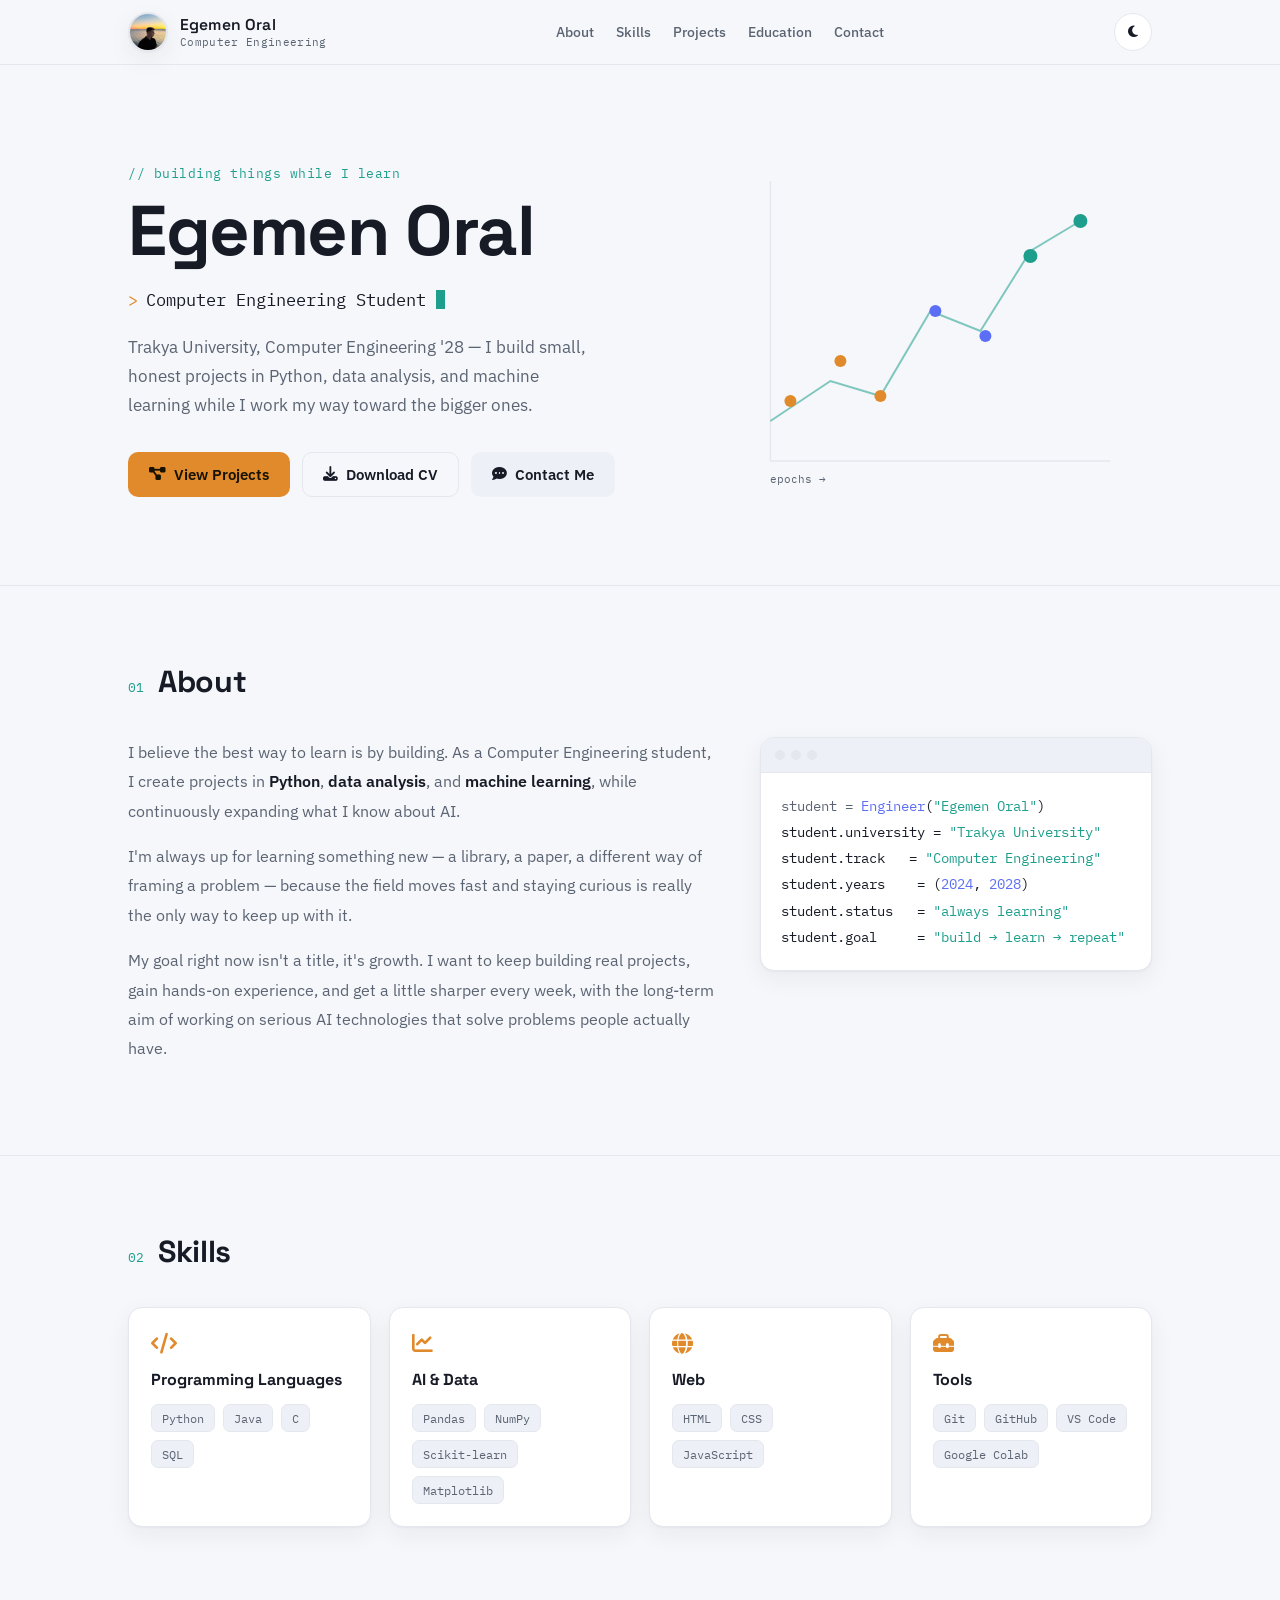
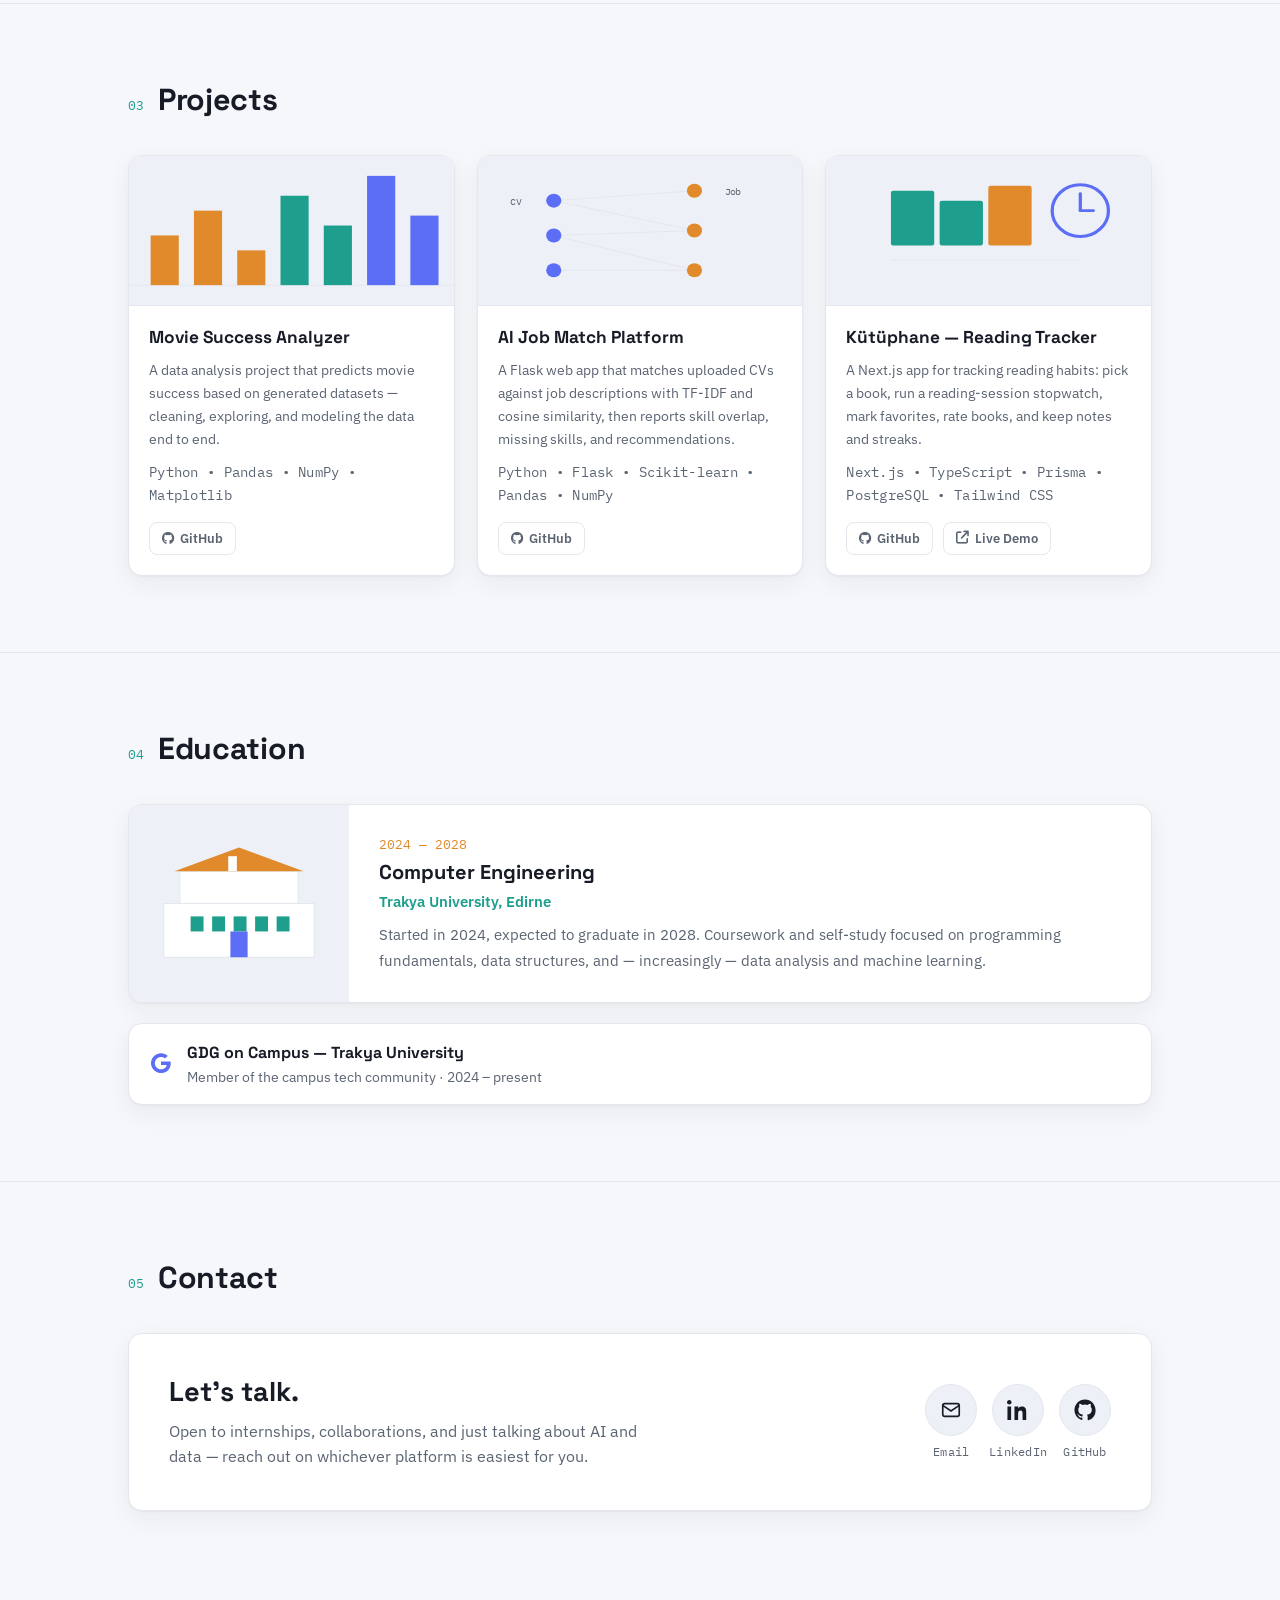
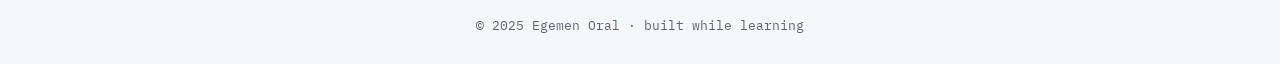
==== index.html @ 3c7ee792 "CV Update portfolio website" ====
<!DOCTYPE html>
<html lang="en">
<head>
<meta charset="UTF-8">
<meta name="viewport" content="width=device-width, initial-scale=1.0">
<title>Egemen Oral — Computer Engineering Student</title>
<link rel="preconnect" href="https://fonts.googleapis.com">
<link rel="preconnect" href="https://fonts.gstatic.com" crossorigin>
<link href="https://fonts.googleapis.com/css2?family=Space+Grotesk:wght@500;600;700&family=IBM+Plex+Sans:wght@400;500;600&family=IBM+Plex+Mono:wght@400;500&display=swap" rel="stylesheet">
<link rel="stylesheet" href="https://cdnjs.cloudflare.com/ajax/libs/font-awesome/6.5.1/css/all.min.css">
<style>
:root{
  --bg:#F6F7FB;
  --surface:#FFFFFF;
  --surface-2:#EEF0F7;
  --text:#171B26;
  --text-muted:#5B6472;
  --border:#E4E7EE;
  --accent:#E08A2B;
  --accent-2:#1E9E8C;
  --accent-3:#5B6EF5;
  --accent-contrast:#FFFFFF;
  --shadow: 0 1px 2px rgba(23,27,38,.04), 0 8px 24px rgba(23,27,38,.06);
  --radius: 14px;
}
html[data-theme="dark"]{
  --bg:#0B0F19;
  --surface:#121729;
  --surface-2:#171E33;
  --text:#EDEFF5;
  --text-muted:#9AA3B7;
  --border:#242C42;
  --accent:#F2B25C;
  --accent-2:#3FD1BC;
  --accent-3:#8B98FF;
  --accent-contrast:#0B0F19;
  --shadow: 0 1px 2px rgba(0,0,0,.3), 0 12px 32px rgba(0,0,0,.35);
}
*{box-sizing:border-box;}
html{scroll-behavior:smooth;}
body{
  margin:0;
  background:var(--bg);
  color:var(--text);
  font-family:'IBM Plex Sans', -apple-system, BlinkMacSystemFont, sans-serif;
  transition: background .35s ease, color .35s ease;
  -webkit-font-smoothing:antialiased;
}
.mono{font-family:'IBM Plex Mono', monospace;}
.display{font-family:'Space Grotesk', sans-serif;}
.wrap{max-width:1080px;margin:0 auto;padding:0 28px;}
a{color:inherit;}

/* ---------- NAV ---------- */
.nav{
  position:sticky; top:0; z-index:50;
  background:color-mix(in srgb, var(--bg) 86%, transparent);
  backdrop-filter: blur(10px);
  border-bottom:1px solid var(--border);
}
.nav-inner{
  max-width:1080px;margin:0 auto;padding:12px 28px;
  display:flex;align-items:center;justify-content:space-between;gap:16px;
}
.nav-id{display:flex;align-items:center;gap:12px;}
.avatar{
  width:40px;height:40px;border-radius:50%;
  overflow:hidden;flex:none;
  border:2px solid var(--border);
  box-shadow:var(--shadow);
}
.avatar img{width:100%;height:100%;object-fit:cover;display:block;}
.nav-name{font-family:'Space Grotesk',sans-serif;font-weight:600;font-size:.98rem;letter-spacing:.01em;}
.nav-name span{display:block;font-family:'IBM Plex Mono',monospace;font-weight:400;font-size:.68rem;color:var(--text-muted);letter-spacing:.03em;}
.nav-links{display:flex;align-items:center;gap:22px;}
.nav-links a{
  font-size:.86rem;text-decoration:none;color:var(--text-muted);
  font-weight:500; position:relative; padding:4px 0;
  transition:color .2s ease;
}
.nav-links a:hover{color:var(--text);}
.theme-toggle{
  width:38px;height:38px;border-radius:50%;
  border:1px solid var(--border);background:var(--surface);
  color:var(--text);display:flex;align-items:center;justify-content:center;
  cursor:pointer; transition:transform .25s ease, background .25s ease;
  flex:none;
}
.theme-toggle:hover{transform:rotate(18deg);}
.theme-toggle:focus-visible, a:focus-visible, button:focus-visible{
  outline:2px solid var(--accent-3); outline-offset:2px;
}
@media (max-width:760px){
  .nav-links{display:none;}
}

/* ---------- HERO ---------- */
.hero{
  position:relative; overflow:hidden;
  padding:96px 0 84px;
  border-bottom:1px solid var(--border);
}
.hero-grid{
  display:grid; grid-template-columns: 1.1fr .9fr; gap:40px; align-items:center;
}
.eyebrow{
  font-family:'IBM Plex Mono',monospace; font-size:.8rem; color:var(--accent-2);
  letter-spacing:.04em; margin:0 0 14px;
}
.hero h1{
  font-family:'Space Grotesk',sans-serif; font-weight:700;
  font-size:clamp(2.6rem, 6vw, 4.4rem); line-height:1.02; margin:0 0 18px;
  letter-spacing:-.02em;
}
.role-line{
  font-family:'IBM Plex Mono',monospace; font-size:1.05rem; color:var(--text);
  margin:0 0 20px; min-height:1.6em; display:flex; align-items:center; gap:8px;
}
.role-line .prompt{color:var(--accent);}
.role-line .cursor{
  display:inline-block; width:9px; height:1.1em; background:var(--accent-2);
  animation: blink 1s steps(1) infinite; margin-left:2px;
}
@keyframes blink{50%{opacity:0;}}
.hero p.lede{
  font-size:1.06rem; line-height:1.7; color:var(--text-muted); max-width:46ch; margin:0 0 32px;
}
.btn-row{display:flex; flex-wrap:wrap; gap:12px;}
.btn{
  font-family:'IBM Plex Sans',sans-serif; font-weight:600; font-size:.92rem;
  padding:12px 20px; border-radius:10px; text-decoration:none; cursor:pointer;
  border:1px solid transparent; display:inline-flex; align-items:center; gap:8px;
  transition: transform .18s ease, box-shadow .18s ease, background .2s ease, border-color .2s ease;
}
.btn:hover{transform:translateY(-2px);}
.btn-primary{background:var(--accent); color:#171200;}
html[data-theme="dark"] .btn-primary{color:#1a1200;}
.btn-primary:hover{box-shadow:0 10px 24px -8px color-mix(in srgb, var(--accent) 70%, transparent);}
.btn-outline{background:transparent; border-color:var(--border); color:var(--text);}
.btn-outline:hover{border-color:var(--accent-2); color:var(--accent-2);}
.btn-ghost{background:var(--surface-2); color:var(--text);}

.hero-viz{position:relative; height:340px;}
.hero-viz svg{width:100%;height:100%;}
.dot{animation: drift 6s ease-in-out infinite;}
@keyframes drift{
  0%,100%{ transform: translateY(0px); }
  50%{ transform: translateY(-9px); }
}

/* ---------- SECTIONS ---------- */
section{padding:76px 0;border-bottom:1px solid var(--border);}
.sec-head{display:flex; align-items:baseline; gap:14px; margin-bottom:36px;}
.sec-head .tag{font-family:'IBM Plex Mono',monospace; color:var(--accent-2); font-size:.82rem;}
.sec-head h2{font-family:'Space Grotesk',sans-serif; font-size:1.9rem; margin:0; letter-spacing:-.01em;}
.fade-in{opacity:0; transform:translateY(18px); transition: opacity .6s ease, transform .6s ease;}
.fade-in.visible{opacity:1; transform:none;}

/* ABOUT */
.about-grid{display:grid; grid-template-columns:1.2fr .8fr; gap:44px; align-items:start;}
.about-grid p{font-size:1.02rem; line-height:1.8; color:var(--text-muted); margin:0 0 16px;}
.about-grid p strong{color:var(--text); font-weight:600;}
.code-card{
  background:var(--surface); border:1px solid var(--border); border-radius:var(--radius);
  box-shadow:var(--shadow); overflow:hidden;
}
.code-card .bar{
  display:flex; gap:6px; padding:12px 14px; border-bottom:1px solid var(--border); background:var(--surface-2);
}
.code-card .bar span{width:10px;height:10px;border-radius:50%; background:var(--border);}
.code-card pre{
  margin:0; padding:20px; font-family:'IBM Plex Mono',monospace; font-size:.86rem; line-height:1.9;
  color:var(--text); overflow-x:auto;
}
.code-card .k{color:var(--accent-3);}
.code-card .s{color:var(--accent-2);}
.code-card .c{color:var(--text-muted);}

/* SKILLS */
.skills-grid{display:grid; grid-template-columns:repeat(4,1fr); gap:18px;}
.skill-card{
  background:var(--surface); border:1px solid var(--border); border-radius:var(--radius);
  padding:22px; box-shadow:var(--shadow); transition:transform .2s ease, border-color .2s ease;
}
.skill-card:hover{transform:translateY(-4px); border-color:var(--accent-2);}
.skill-card .ic{color:var(--accent); font-size:1.3rem; margin-bottom:12px;}
.skill-card h3{font-family:'Space Grotesk',sans-serif; font-size:1rem; margin:0 0 14px;}
.chip-list{list-style:none; margin:0; padding:0; display:flex; flex-wrap:wrap; gap:8px;}
.chip-list li{
  font-family:'IBM Plex Mono',monospace; font-size:.78rem; background:var(--surface-2);
  border:1px solid var(--border); padding:5px 10px; border-radius:7px; color:var(--text-muted);
}
@media (max-width:900px){.skills-grid{grid-template-columns:repeat(2,1fr);}}

/* PROJECTS */
.proj-grid{display:grid; grid-template-columns:repeat(3,1fr); gap:22px;}
.proj-card{
  background:var(--surface); border:1px solid var(--border); border-radius:var(--radius);
  overflow:hidden; box-shadow:var(--shadow); display:flex; flex-direction:column;
  transition:transform .22s ease;
}
.proj-card:hover{transform:translateY(-5px);}
.proj-visual{height:150px; background:var(--surface-2); border-bottom:1px solid var(--border);}
.proj-visual svg{width:100%;height:100%;}
.proj-body{padding:20px; display:flex; flex-direction:column; gap:10px; flex:1;}
.proj-body h3{font-family:'Space Grotesk',sans-serif; font-size:1.08rem; margin:0;}
.proj-body p{font-size:.9rem; color:var(--text-muted); line-height:1.6; margin:0; flex:1;}
.proj-tech{font-family:'IBM Plex Mono',monospace; font-size:.74rem; color:var(--accent-2); letter-spacing:.02em;}
.proj-links{display:flex; gap:10px; margin-top:6px;}
.proj-links a{
  font-size:.8rem; font-weight:600; display:inline-flex; align-items:center; gap:6px;
  text-decoration:none; color:var(--text-muted); border:1px solid var(--border);
  padding:7px 12px; border-radius:8px; transition:.2s ease;
}
.proj-links a:hover{color:var(--text); border-color:var(--accent-2);}
.proj-card.placeholder{border-style:dashed; justify-content:center; align-items:center; text-align:center;}
.proj-card.placeholder .proj-body{align-items:center; justify-content:center; color:var(--text-muted);}
.proj-card.placeholder i{font-size:1.4rem; color:var(--accent); margin-bottom:6px;}
@media (max-width:900px){.proj-grid{grid-template-columns:1fr;}}

/* EDUCATION */
.edu-card{
  background:var(--surface); border:1px solid var(--border); border-radius:var(--radius);
  box-shadow:var(--shadow); display:grid; grid-template-columns:220px 1fr; overflow:hidden;
}
.edu-visual{background:var(--surface-2); display:flex; align-items:center; justify-content:center; padding:24px;}
.edu-visual svg{width:100%; height:auto;}
.edu-text{padding:28px 30px;}
.edu-text .period{font-family:'IBM Plex Mono',monospace; color:var(--accent); font-size:.82rem;}
.edu-text h3{font-family:'Space Grotesk',sans-serif; margin:6px 0 4px; font-size:1.25rem;}
.edu-text p{color:var(--text-muted); margin:8px 0 0; line-height:1.7; font-size:.94rem;}
@media (max-width:700px){.edu-card{grid-template-columns:1fr;}}

/* GDG / involvement strip */
.involve{
  display:flex; align-items:center; gap:16px; background:var(--surface); border:1px solid var(--border);
  border-radius:var(--radius); padding:18px 22px; box-shadow:var(--shadow); margin-top:20px;
}
.involve .ic{color:var(--accent-3); font-size:1.3rem;}
.involve h4{margin:0 0 3px; font-family:'Space Grotesk',sans-serif; font-size:1rem;}
.involve span{color:var(--text-muted); font-size:.86rem;}

/* CONTACT */
.contact-wrap{
  display:grid; grid-template-columns:1fr auto; gap:30px; align-items:center;
  background:var(--surface); border:1px solid var(--border); border-radius:var(--radius);
  padding:40px; box-shadow:var(--shadow);
}
.contact-wrap h2{font-family:'Space Grotesk',sans-serif; font-size:1.7rem; margin:0 0 10px;}
.contact-wrap p{color:var(--text-muted); margin:0; max-width:48ch; line-height:1.6;}
.contact-btns{display:flex; gap:12px;}
.icon-btn{
  display:flex; flex-direction:column; align-items:center; gap:8px;
  text-decoration:none; color:var(--text);
  transition: transform .2s ease, color .2s ease;
}
.icon-btn:hover{transform:translateY(-3px); color:var(--accent-2);}
.icon-btn:hover .icon-circle{border-color:var(--accent-2);}
.icon-circle{
  width:52px; height:52px; border-radius:50%; display:flex; align-items:center; justify-content:center;
  background:var(--surface-2); border:1px solid var(--border); flex:none;
  transition: border-color .2s ease;
}
.icon-circle svg{width:22px; height:22px;}
.icon-label{font-size:.72rem; color:var(--text-muted); letter-spacing:.02em;}
@media (max-width:700px){.contact-wrap{grid-template-columns:1fr;}}

footer{padding:30px 0; text-align:center;}
footer p{color:var(--text-muted); font-size:.82rem; font-family:'IBM Plex Mono',monospace; margin:0;}

@media (max-width:900px){
  .hero-grid{grid-template-columns:1fr;}
  .hero-viz{height:220px; order:-1;}
  .about-grid{grid-template-columns:1fr;}
}
</style>
</head>
<body>

<nav class="nav">
  <div class="nav-inner">
    <div class="nav-id">
      <div class="avatar"><img src="[data-uri]" alt="Egemen Oral"></div>
      <div class="nav-name">Egemen Oral<span>Computer Engineering</span></div>
    </div>
    <div class="nav-links">
      <a href="#about">About</a>
      <a href="#skills">Skills</a>
      <a href="#projects">Projects</a>
      <a href="#education">Education</a>
      <a href="#contact">Contact</a>
    </div>
    <button class="theme-toggle" id="themeToggle" aria-label="Toggle dark mode">
      <i class="fa-solid fa-moon" id="themeIcon"></i>
    </button>
  </div>
</nav>

<header class="hero">
  <div class="wrap hero-grid">
    <div>
      <p class="eyebrow mono">// building things while I learn</p>
      <h1 class="display">Egemen Oral</h1>
      <p class="role-line"><span class="prompt">&gt;</span><span id="roleText"></span><span class="cursor"></span></p>
      <p class="lede">Trakya University, Computer Engineering '28 — I build small, honest projects in Python, data analysis, and machine learning while I work my way toward the bigger ones.</p>
      <div class="btn-row">
        <a href="#projects" class="btn btn-primary"><i class="fa-solid fa-diagram-project"></i> View Projects</a>
        <a href="cv.pdf" class="btn btn-outline" download><i class="fa-solid fa-download"></i> Download CV</a>
        <a href="#contact" class="btn btn-ghost"><i class="fa-solid fa-comment-dots"></i> Contact Me</a>
      </div>
    </div>
    <div class="hero-viz" aria-hidden="true">
      <svg viewBox="0 0 400 340">
        <line x1="40" y1="20" x2="40" y2="300" stroke="var(--border)" stroke-width="1.5"/>
        <line x1="40" y1="300" x2="380" y2="300" stroke="var(--border)" stroke-width="1.5"/>
        <polyline points="40,260 100,220 150,235 200,150 250,170 300,90 350,60" fill="none" stroke="var(--accent-2)" stroke-width="2" opacity="0.55"/>
        <g fill="var(--accent)">
          <circle class="dot" style="animation-delay:.1s" cx="60" cy="240" r="6"/>
          <circle class="dot" style="animation-delay:.6s" cx="110" cy="200" r="6"/>
          <circle class="dot" style="animation-delay:1.1s" cx="150" cy="235" r="6"/>
        </g>
        <g fill="var(--accent-3)">
          <circle class="dot" style="animation-delay:.3s" cx="205" cy="150" r="6"/>
          <circle class="dot" style="animation-delay:.9s" cx="255" cy="175" r="6"/>
        </g>
        <g fill="var(--accent-2)">
          <circle class="dot" style="animation-delay:.2s" cx="300" cy="95" r="7"/>
          <circle class="dot" style="animation-delay:.8s" cx="350" cy="60" r="7"/>
        </g>
        <text x="40" y="322" class="mono" font-size="11" fill="var(--text-muted)">epochs →</text>
      </svg>
    </div>
  </div>
</header>

<section id="about" class="fade-in">
  <div class="wrap">
    <div class="sec-head"><span class="tag mono">01</span><h2>About</h2></div>
    <div class="about-grid">
      <div>
        <p>I believe the best way to learn is by building. As a Computer Engineering student, I create projects in <strong>Python</strong>, <strong>data analysis</strong>, and <strong>machine learning</strong>, while continuously expanding what I know about AI.</p>
        <p>I'm always up for learning something new — a library, a paper, a different way of framing a problem — because the field moves fast and staying curious is really the only way to keep up with it.</p>
        <p>My goal right now isn't a title, it's growth. I want to keep building real projects, gain hands-on experience, and get a little sharper every week, with the long-term aim of working on serious AI technologies that solve problems people actually have.</p>
      </div>
      <div class="code-card">
        <div class="bar"><span></span><span></span><span></span></div>
        <pre><span class="c">student = </span><span class="k">Engineer</span>(<span class="s">"Egemen Oral"</span>)
student.university = <span class="s">"Trakya University"</span>
student.track   = <span class="s">"Computer Engineering"</span>
student.years    = (<span class="k">2024</span>, <span class="k">2028</span>)
student.status   = <span class="s">"always learning"</span>
student.goal     = <span class="s">"build → learn → repeat"</span></pre>
      </div>
    </div>
  </div>
</section>

<section id="skills" class="fade-in">
  <div class="wrap">
    <div class="sec-head"><span class="tag mono">02</span><h2>Skills</h2></div>
    <div class="skills-grid">
      <div class="skill-card">
        <div class="ic"><i class="fa-solid fa-code"></i></div>
        <h3>Programming Languages</h3>
        <ul class="chip-list"><li>Python</li><li>Java</li><li>C</li><li>SQL</li></ul>
      </div>
      <div class="skill-card">
        <div class="ic"><i class="fa-solid fa-chart-line"></i></div>
        <h3>AI &amp; Data</h3>
        <ul class="chip-list"><li>Pandas</li><li>NumPy</li><li>Scikit-learn</li><li>Matplotlib</li></ul>
      </div>
      <div class="skill-card">
        <div class="ic"><i class="fa-solid fa-globe"></i></div>
        <h3>Web</h3>
        <ul class="chip-list"><li>HTML</li><li>CSS</li><li>JavaScript</li></ul>
      </div>
      <div class="skill-card">
        <div class="ic"><i class="fa-solid fa-toolbox"></i></div>
        <h3>Tools</h3>
        <ul class="chip-list"><li>Git</li><li>GitHub</li><li>VS Code</li><li>Google Colab</li></ul>
      </div>
    </div>
  </div>
</section>

<section id="projects" class="fade-in">
  <div class="wrap">
    <div class="sec-head"><span class="tag mono">03</span><h2>Projects</h2></div>
    <div class="proj-grid">
      <div class="proj-card">
        <div class="proj-visual">
          <svg viewBox="0 0 300 150" preserveAspectRatio="none">
            <rect width="300" height="150" fill="var(--surface-2)"/>
            <line x1="0" y1="130" x2="300" y2="130" stroke="var(--border)"/>
            <g fill="var(--accent)">
              <rect x="20" y="80" width="26" height="50"/>
              <rect x="60" y="55" width="26" height="75"/>
              <rect x="100" y="95" width="26" height="35"/>
            </g>
            <g fill="var(--accent-2)">
              <rect x="140" y="40" width="26" height="90"/>
              <rect x="180" y="70" width="26" height="60"/>
            </g>
            <g fill="var(--accent-3)">
              <rect x="220" y="20" width="26" height="110"/>
              <rect x="260" y="60" width="26" height="70"/>
            </g>
          </svg>
        </div>
        <div class="proj-body">
          <h3>Movie Success Analyzer</h3>
          <p>A data analysis project that predicts movie success based on generated datasets — cleaning, exploring, and modeling the data end to end.</p>
          <p class="proj-tech mono">Python • Pandas • NumPy • Matplotlib</p>
          <div class="proj-links">
            <a href="https://github.com/egemenoral1-jpg" target="_blank"><i class="fa-brands fa-github"></i> GitHub</a>
          </div>
        </div>
      </div>

      <div class="proj-card">
        <div class="proj-visual">
          <svg viewBox="0 0 300 150" preserveAspectRatio="none">
            <rect width="300" height="150" fill="var(--surface-2)"/>
            <g stroke="var(--border)" stroke-width="1">
              <line x1="70" y1="45" x2="200" y2="35"/>
              <line x1="70" y1="45" x2="200" y2="75"/>
              <line x1="70" y1="80" x2="200" y2="75"/>
              <line x1="70" y1="80" x2="200" y2="115"/>
              <line x1="70" y1="115" x2="200" y2="115"/>
            </g>
            <g fill="var(--accent-3)">
              <circle cx="70" cy="45" r="7"/>
              <circle cx="70" cy="80" r="7"/>
              <circle cx="70" cy="115" r="7"/>
            </g>
            <g fill="var(--accent)">
              <circle cx="200" cy="35" r="7"/>
              <circle cx="200" cy="75" r="7"/>
              <circle cx="200" cy="115" r="7"/>
            </g>
            <text x="30" y="49" class="mono" font-size="9" fill="var(--text-muted)">CV</text>
            <text x="228" y="39" class="mono" font-size="9" fill="var(--text-muted)">Job</text>
          </svg>
        </div>
        <div class="proj-body">
          <h3>AI Job Match Platform</h3>
          <p>A Flask web app that matches uploaded CVs against job descriptions with TF-IDF and cosine similarity, then reports skill overlap, missing skills, and recommendations.</p>
          <p class="proj-tech mono">Python • Flask • Scikit-learn • Pandas • NumPy</p>
          <div class="proj-links">
            <a href="https://github.com/egemenoral1-jpg/proje" target="_blank"><i class="fa-brands fa-github"></i> GitHub</a>
          </div>
        </div>
      </div>

      <div class="proj-card">
        <div class="proj-visual">
          <svg viewBox="0 0 300 150" preserveAspectRatio="none">
            <rect width="300" height="150" fill="var(--surface-2)"/>
            <g fill="var(--accent-2)">
              <rect x="60" y="35" width="40" height="55" rx="2"/>
              <rect x="105" y="45" width="40" height="45" rx="2"/>
            </g>
            <g fill="var(--accent)">
              <rect x="150" y="30" width="40" height="60" rx="2"/>
            </g>
            <circle cx="235" cy="55" r="26" fill="none" stroke="var(--accent-3)" stroke-width="3"/>
            <line x1="235" y1="55" x2="235" y2="38" stroke="var(--accent-3)" stroke-width="3" stroke-linecap="round"/>
            <line x1="235" y1="55" x2="247" y2="55" stroke="var(--accent-3)" stroke-width="3" stroke-linecap="round"/>
            <path d="M60 105 h175" stroke="var(--border)"/>
          </svg>
        </div>
        <div class="proj-body">
          <h3>Kütüphane — Reading Tracker</h3>
          <p>A Next.js app for tracking reading habits: pick a book, run a reading-session stopwatch, mark favorites, rate books, and keep notes and streaks.</p>
          <p class="proj-tech mono">Next.js • TypeScript • Prisma • PostgreSQL • Tailwind CSS</p>
          <div class="proj-links">
            <a href="https://github.com/egemenoral1-jpg/kutuphane" target="_blank"><i class="fa-brands fa-github"></i> GitHub</a>
            <a href="https://akasha-peach.vercel.app" target="_blank"><i class="fa-solid fa-arrow-up-right-from-square"></i> Live Demo</a>
          </div>
        </div>
      </div>
    </div>
  </div>
</section>

<section id="education" class="fade-in">
  <div class="wrap">
    <div class="sec-head"><span class="tag mono">04</span><h2>Education</h2></div>
    <div class="edu-card">
      <div class="edu-visual">
        <svg viewBox="0 0 160 120">
          <rect x="10" y="60" width="140" height="50" fill="var(--surface)" stroke="var(--border)"/>
          <rect x="25" y="30" width="110" height="30" fill="var(--surface)" stroke="var(--border)"/>
          <polygon points="20,30 80,8 140,30" fill="var(--accent)"/>
          <rect x="70" y="16" width="8" height="14" fill="var(--surface)"/>
          <g fill="var(--accent-2)">
            <rect x="35" y="72" width="12" height="14"/>
            <rect x="55" y="72" width="12" height="14"/>
            <rect x="75" y="72" width="12" height="14"/>
            <rect x="95" y="72" width="12" height="14"/>
            <rect x="115" y="72" width="12" height="14"/>
          </g>
          <rect x="72" y="86" width="16" height="24" fill="var(--accent-3)"/>
        </svg>
      </div>
      <div class="edu-text">
        <span class="period mono">2024 — 2028</span>
        <h3>Computer Engineering</h3>
        <p style="color:var(--accent-2); font-weight:600; margin-top:2px;">Trakya University, Edirne</p>
        <p>Started in 2024, expected to graduate in 2028. Coursework and self-study focused on programming fundamentals, data structures, and — increasingly — data analysis and machine learning.</p>
      </div>
    </div>

    <div class="involve">
      <div class="ic"><i class="fa-brands fa-google"></i></div>
      <div>
        <h4>GDG on Campus — Trakya University</h4>
        <span>Member of the campus tech community · 2024 – present</span>
      </div>
    </div>
  </div>
</section>

<section id="contact" class="fade-in" style="border-bottom:none;">
  <div class="wrap">
    <div class="sec-head"><span class="tag mono">05</span><h2>Contact</h2></div>
    <div class="contact-wrap">
      <div>
        <h2>Let's talk.</h2>
        <p>Open to internships, collaborations, and just talking about AI and data — reach out on whichever platform is easiest for you.</p>
      </div>
      <div class="contact-btns">
        <a class="icon-btn" href="mailto:egemenoral1@gmail.com" aria-label="Email">
          <span class="icon-circle">
            <svg viewBox="0 0 24 24" fill="none" stroke="currentColor" stroke-width="1.8"><rect x="3" y="5" width="18" height="14" rx="2"/><path d="M3 7l9 6 9-6"/></svg>
          </span>
          <span class="icon-label mono">Email</span>
        </a>
        <a class="icon-btn" href="https://www.linkedin.com/in/egemen-oral-91904b314/" target="_blank" aria-label="LinkedIn">
          <span class="icon-circle">
            <svg viewBox="0 0 24 24" fill="currentColor"><path d="M4.98 3.5C4.98 4.88 3.87 6 2.5 6S0 4.88 0 3.5 1.12 1 2.5 1s2.48 1.12 2.48 2.5zM.5 8.25h4V23h-4V8.25zM8.5 8.25h3.83v2.01h.05c.53-1 1.84-2.06 3.79-2.06 4.06 0 4.81 2.67 4.81 6.14V23h-4v-6.73c0-1.61-.03-3.68-2.24-3.68-2.25 0-2.6 1.75-2.6 3.56V23h-4V8.25z"/></svg>
          </span>
          <span class="icon-label mono">LinkedIn</span>
        </a>
        <a class="icon-btn" href="https://github.com/egemenoral1-jpg" target="_blank" aria-label="GitHub">
          <span class="icon-circle">
            <svg viewBox="0 0 24 24" fill="currentColor"><path d="M12 .5C5.65.5.5 5.65.5 12c0 5.09 3.29 9.4 7.86 10.93.57.1.78-.25.78-.55 0-.27-.01-1.15-.02-2.09-3.2.7-3.88-1.36-3.88-1.36-.52-1.33-1.28-1.68-1.28-1.68-1.05-.72.08-.71.08-.71 1.16.08 1.77 1.19 1.77 1.19 1.03 1.77 2.7 1.26 3.36.96.1-.75.4-1.26.73-1.55-2.55-.29-5.24-1.28-5.24-5.69 0-1.26.45-2.29 1.19-3.09-.12-.29-.52-1.46.11-3.05 0 0 .97-.31 3.18 1.18a11 11 0 0 1 5.79 0c2.2-1.49 3.17-1.18 3.17-1.18.63 1.59.24 2.76.12 3.05.74.8 1.19 1.83 1.19 3.09 0 4.42-2.7 5.4-5.27 5.68.42.36.78 1.07.78 2.17 0 1.57-.01 2.83-.01 3.22 0 .3.21.66.79.55A10.52 10.52 0 0 0 23.5 12c0-6.35-5.15-11.5-11.5-11.5z"/></svg>
          </span>
          <span class="icon-label mono">GitHub</span>
        </a>
      </div>
    </div>
  </div>
</section>

<footer>
  <p>&copy; 2025 Egemen Oral · built while learning</p>
</footer>

<script>
// Theme toggle
const root = document.documentElement;
const toggle = document.getElementById('themeToggle');
const icon = document.getElementById('themeIcon');
function applyTheme(t){
  root.setAttribute('data-theme', t);
  icon.className = t === 'dark' ? 'fa-solid fa-sun' : 'fa-solid fa-moon';
}
let current = window.matchMedia('(prefers-color-scheme: dark)').matches ? 'dark' : 'light';
applyTheme(current);
toggle.addEventListener('click', () => {
  current = current === 'dark' ? 'light' : 'dark';
  applyTheme(current);
});

// Typewriter role line
const roles = ['Computer Engineering Student', 'AI & Machine Learning Enthusiast'];
const roleEl = document.getElementById('roleText');
let ri = 0, ci = 0, deleting = false;
function tick(){
  const word = roles[ri];
  if(!deleting){
    ci++;
    roleEl.textContent = word.slice(0, ci);
    if(ci === word.length){ deleting = true; setTimeout(tick, 1400); return; }
  } else {
    ci--;
    roleEl.textContent = word.slice(0, ci);
    if(ci === 0){ deleting = false; ri = (ri+1) % roles.length; }
  }
  setTimeout(tick, deleting ? 35 : 65);
}
tick();

// Scroll reveal
const observer = new IntersectionObserver((entries) => {
  entries.forEach(e => { if(e.isIntersecting) e.target.classList.add('visible'); });
}, { threshold: 0.12 });
document.querySelectorAll('.fade-in').forEach(el => observer.observe(el));
</script>
</body>
</html>
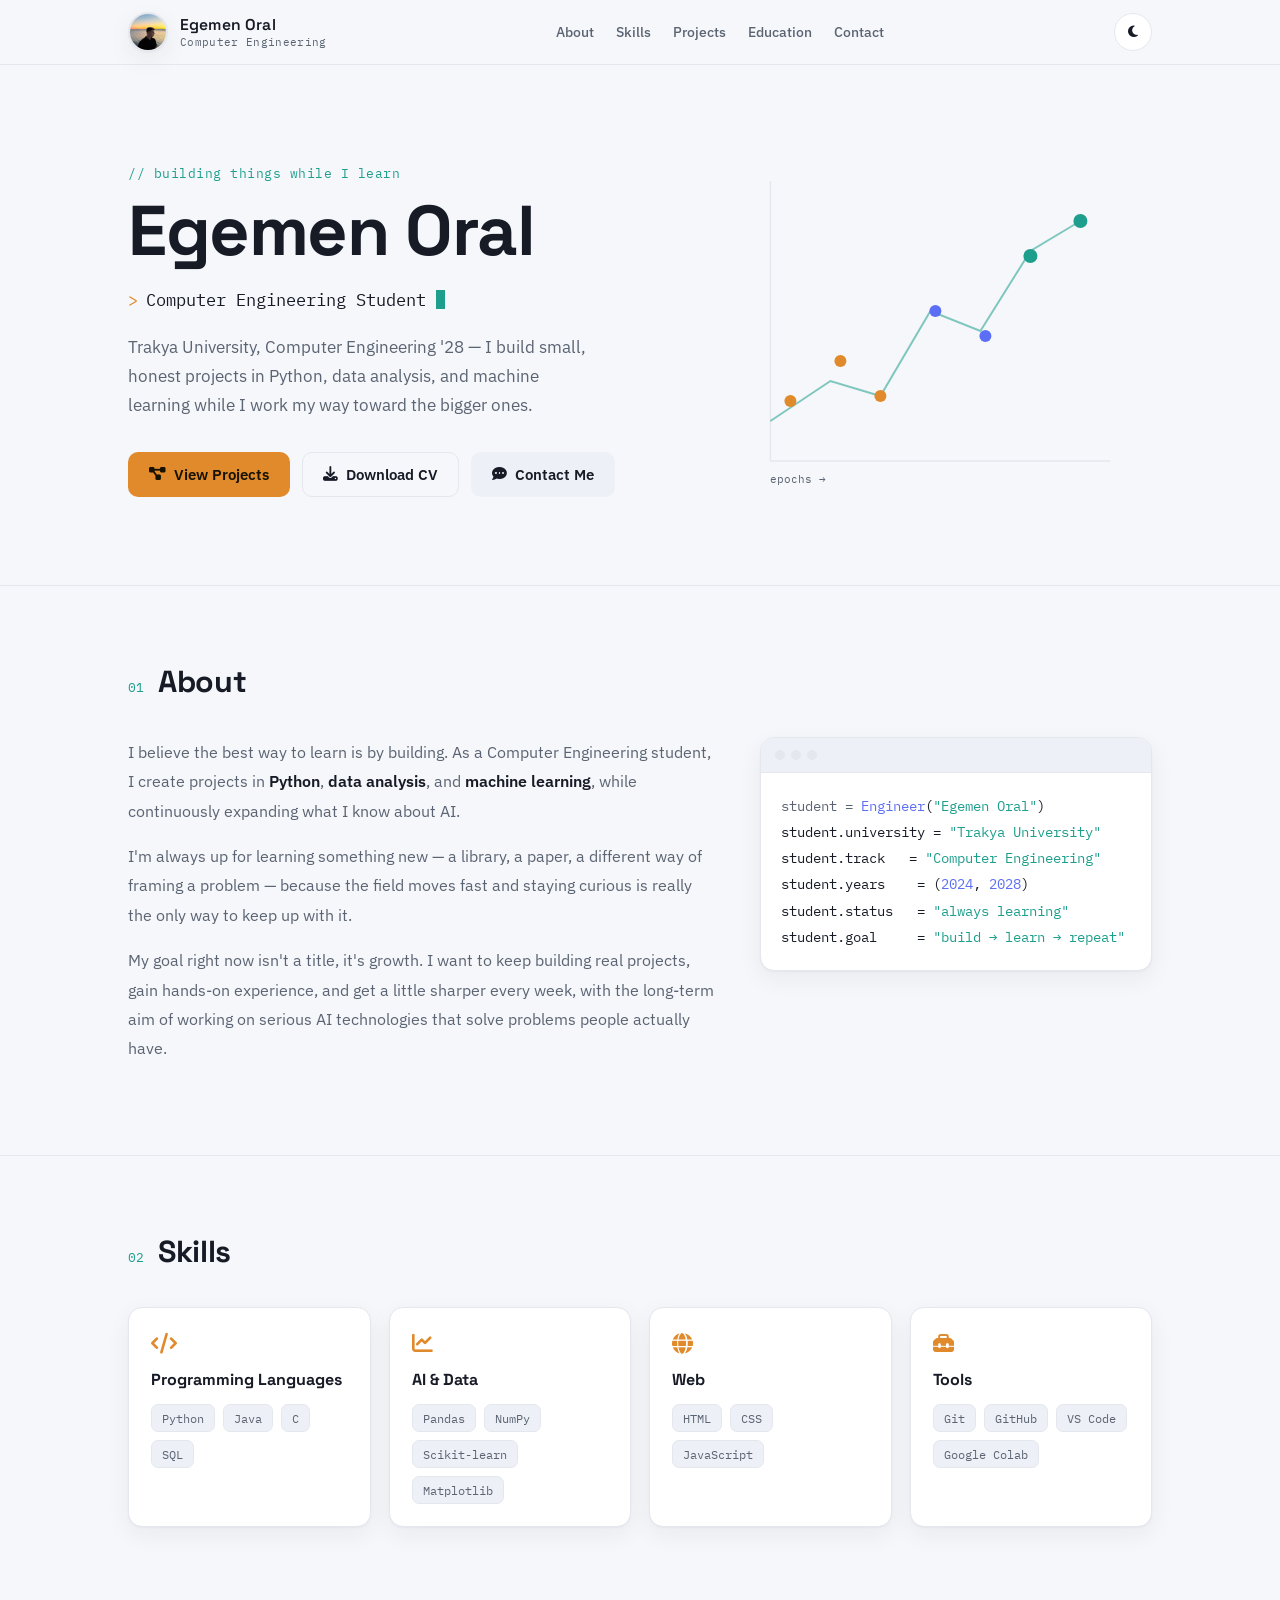
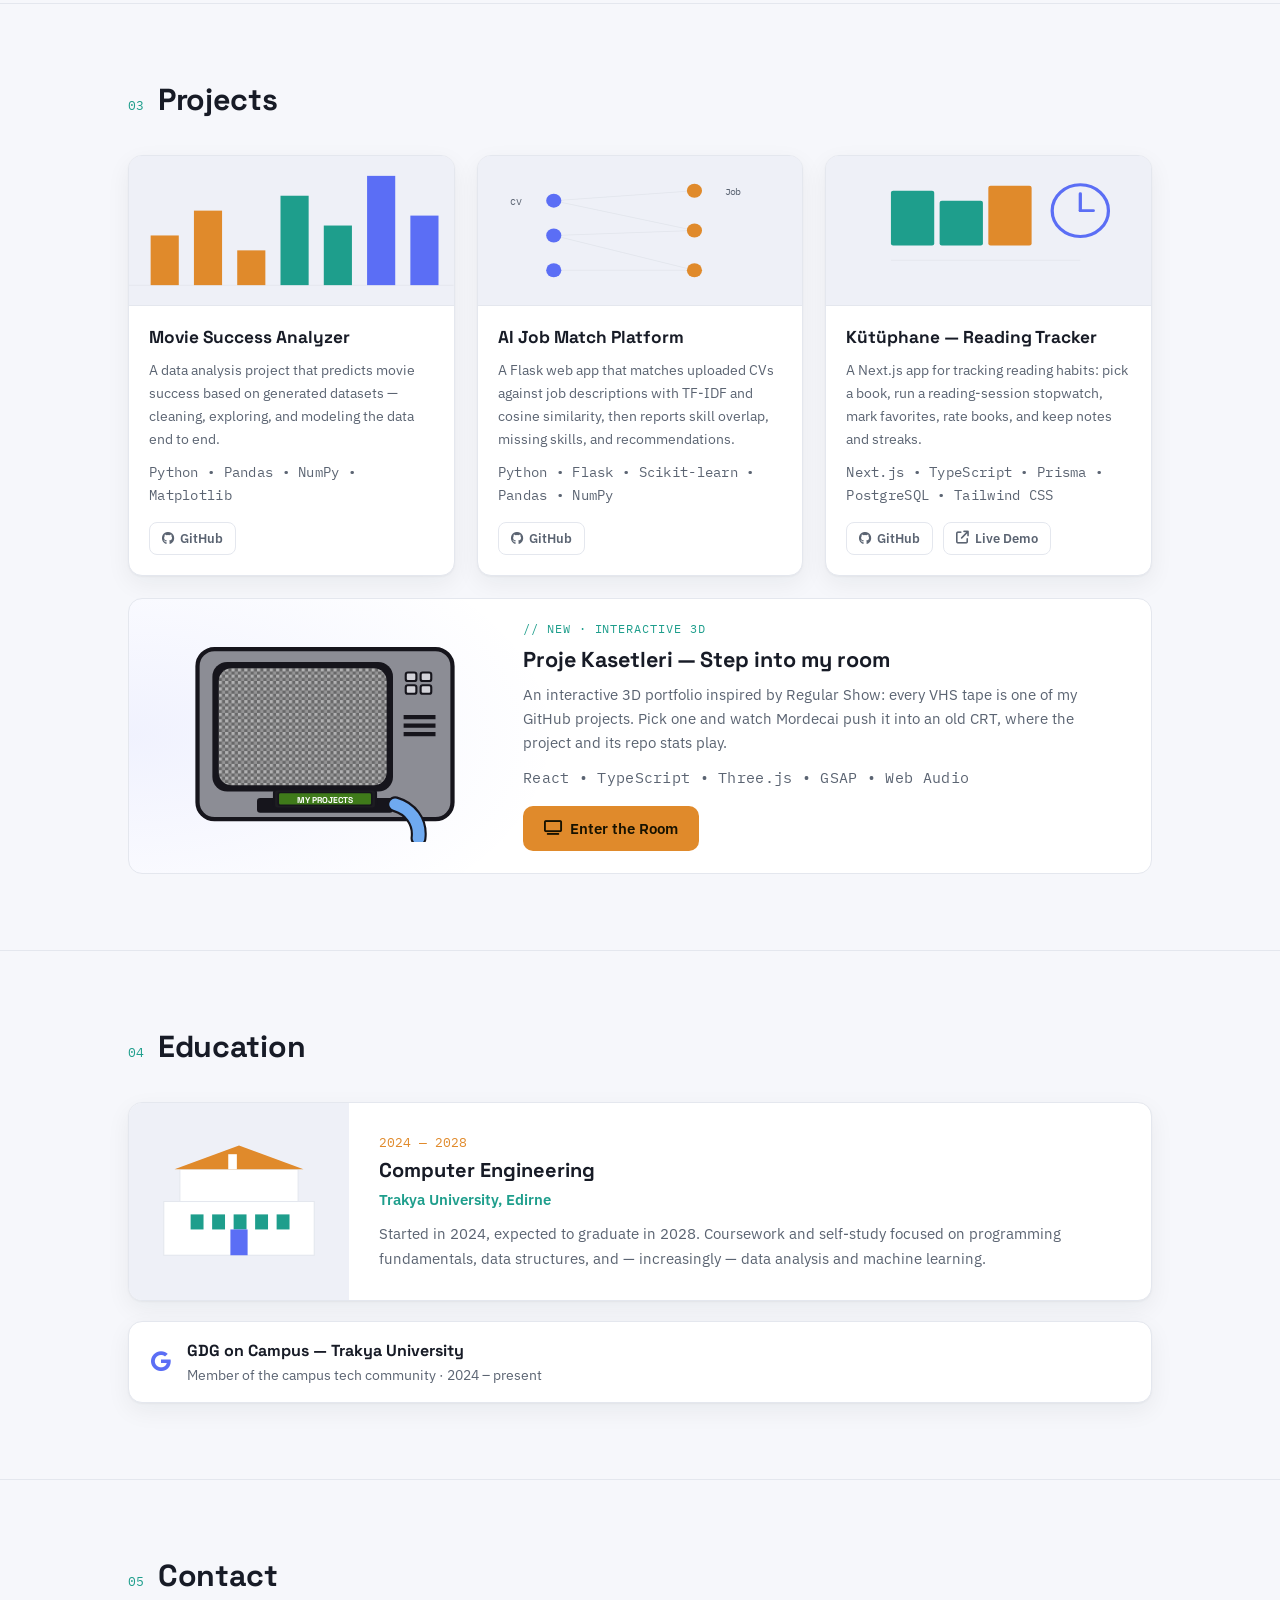
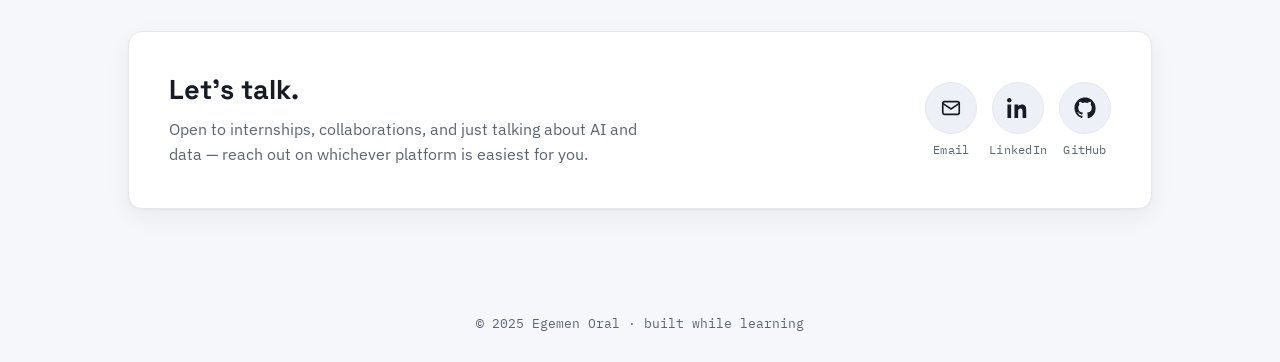
==== commit aa3fe851: "feat: featured card linking to the interactive 3D portfolio, CRT switch-off transition Co-Authored-B" ====
--- a/index.html
+++ b/index.html
@@ -217,6 +217,44 @@
 .proj-card.placeholder .proj-body{align-items:center; justify-content:center; color:var(--text-muted);}
 .proj-card.placeholder i{font-size:1.4rem; color:var(--accent); margin-bottom:6px;}
 @media (max-width:900px){.proj-grid{grid-template-columns:1fr;}}
+/* ---- featured: interactive 3D portfolio (Proje Kasetleri) ---- */
+.room-card{
+  margin-top:22px; display:grid; grid-template-columns:minmax(220px,340px) 1fr; gap:28px; align-items:center;
+  background:var(--surface); border:1px solid var(--border); border-radius:var(--radius); padding:22px 26px;
+  position:relative; overflow:hidden; transition:transform .25s ease, border-color .25s ease;
+  color:inherit; text-decoration:none;
+}
+.room-card::before{
+  content:""; position:absolute; inset:0; pointer-events:none; opacity:.5;
+  background:radial-gradient(60% 120% at 0% 50%, color-mix(in srgb, var(--accent-3) 18%, transparent), transparent 70%);
+}
+.room-card:hover{transform:translateY(-4px); border-color:var(--accent-3);}
+.room-visual{position:relative;}
+.room-visual svg{width:100%; height:auto; display:block;}
+.room-visual .snow{animation:room-snow .18s steps(2) infinite;}
+@keyframes room-snow{50%{transform:translate(-3px,2px);}}
+.room-body{position:relative; display:flex; flex-direction:column; gap:10px;}
+.room-badge{font-family:'IBM Plex Mono',monospace; font-size:.74rem; letter-spacing:.08em; color:var(--accent-2);}
+.room-body h3{font-family:'Space Grotesk',sans-serif; font-size:1.35rem; margin:0;}
+.room-body p{font-size:.92rem; color:var(--text-muted); line-height:1.65; margin:0;}
+.room-links{display:flex; flex-wrap:wrap; gap:10px; margin-top:6px;}
+@media (max-width:760px){.room-card{grid-template-columns:1fr;}}
+
+/* CRT switch-off when leaving for the room */
+.crt-exit{position:fixed; inset:0; z-index:9999; pointer-events:none; background:#000; opacity:0;}
+html.leaving body > *:not(.crt-exit){animation:crt-off .55s cubic-bezier(.7,0,.3,1) forwards; transform-origin:50% 50vh;}
+html.leaving .crt-exit{animation:crt-black .7s ease-in forwards;}
+@keyframes crt-off{
+  0%{transform:scale(1,1); filter:brightness(1);}
+  60%{transform:scale(1,.004); filter:brightness(3);}
+  100%{transform:scale(0,.004); filter:brightness(5);}
+}
+@keyframes crt-black{0%,40%{opacity:0;} 100%{opacity:1;}}
+@media (prefers-reduced-motion:reduce){
+  .room-visual .snow{animation:none;}
+  html.leaving body > *:not(.crt-exit), html.leaving .crt-exit{animation:none;}
+}
+
 
 /* EDUCATION */
 .edu-card{
@@ -305,7 +343,9 @@
       <p class="lede">Trakya University, Computer Engineering '28 — I build small, honest projects in Python, data analysis, and machine learning while I work my way toward the bigger ones.</p>
       <div class="btn-row">
         <a href="#projects" class="btn btn-primary"><i class="fa-solid fa-diagram-project"></i> View Projects</a>
-        <a href="cv.pdf" class="btn btn-outline" download><i class="fa-solid fa-download"></i> Download CV</a>
+       <a href="Egemen_Oral_CV.pdf" class="btn btn-outline" download>
+    <i class="fa-solid fa-download"></i> Download CV
+</a>
         <a href="#contact" class="btn btn-ghost"><i class="fa-solid fa-comment-dots"></i> Contact Me</a>
       </div>
     </div>
@@ -480,6 +520,40 @@
         </div>
       </div>
     </div>
+
+    <!-- Featured: the interactive 3D portfolio. Change ROOM URL in data-room-url / href below. -->
+    <a class="room-card" id="room-card" href="https://projesitesi.vercel.app" data-room-link>
+      <div class="room-visual" aria-hidden="true">
+        <svg viewBox="0 0 320 200">
+          <rect x="40" y="18" width="240" height="160" rx="16" fill="#8c8d95" stroke="#16151c" stroke-width="4"/>
+          <rect x="54" y="30" width="170" height="122" rx="14" fill="#16151c"/>
+          <defs><pattern id="snowp" width="6" height="6" patternUnits="userSpaceOnUse">
+            <rect width="6" height="6" fill="#777"/><rect width="3" height="3" fill="#ccc"/><rect x="3" y="3" width="3" height="3" fill="#aaa"/>
+          </pattern><clipPath id="scr"><rect x="60" y="36" width="158" height="110" rx="12"/></clipPath></defs>
+          <g clip-path="url(#scr)"><rect class="snow" x="54" y="30" width="176" height="128" fill="url(#snowp)" opacity=".85"/></g>
+          <g fill="#d2d2d8" stroke="#16151c" stroke-width="2">
+            <rect x="236" y="40" width="10" height="8" rx="2"/><rect x="250" y="40" width="10" height="8" rx="2"/>
+            <rect x="236" y="52" width="10" height="8" rx="2"/><rect x="250" y="52" width="10" height="8" rx="2"/>
+          </g>
+          <g fill="#16151c"><rect x="234" y="80" width="30" height="4"/><rect x="234" y="88" width="30" height="4"/><rect x="234" y="96" width="30" height="4"/></g>
+          <rect x="96" y="158" width="128" height="14" rx="3" fill="#16151c"/>
+          <rect x="112" y="150" width="96" height="18" rx="3" fill="#1d1d22" stroke="#16151c" stroke-width="2"/>
+          <rect x="116" y="153" width="88" height="12" rx="2" fill="#3f7a1a" stroke="#16151c" stroke-width="1.5"/>
+          <text x="160" y="162.5" text-anchor="middle" font-family="Space Grotesk, sans-serif" font-weight="700" font-size="8" fill="#fff">MY PROJECTS</text>
+          <path d="M248 196 C 250 180 240 168 226 164" stroke="#16151c" stroke-width="15" stroke-linecap="round" fill="none"/>
+          <path d="M248 196 C 250 180 240 168 226 164" stroke="#6faaf0" stroke-width="11" stroke-linecap="round" fill="none"/>
+        </svg>
+      </div>
+      <div class="room-body">
+        <span class="room-badge">// NEW · INTERACTIVE 3D</span>
+        <h3>Proje Kasetleri — Step into my room</h3>
+        <p>An interactive 3D portfolio inspired by Regular Show: every VHS tape is one of my GitHub projects. Pick one and watch Mordecai push it into an old CRT, where the project and its repo stats play.</p>
+        <p class="proj-tech mono">React • TypeScript • Three.js • GSAP • Web Audio</p>
+        <div class="room-links">
+          <span class="btn btn-primary"><i class="fa-solid fa-tv"></i> Enter the Room</span>
+        </div>
+      </div>
+    </a>
   </div>
 </section>
 
@@ -598,5 +672,21 @@
 }, { threshold: 0.12 });
 document.querySelectorAll('.fade-in').forEach(el => observer.observe(el));
 </script>
+
+<div class="crt-exit" aria-hidden="true"></div>
+<script>
+// Leaving for the 3D room: the page switches off like an old CRT, then navigates.
+document.querySelectorAll('[data-room-link]').forEach(function (a) {
+  a.addEventListener('click', function (e) {
+    if (e.ctrlKey || e.metaKey || e.shiftKey || e.button !== 0) return; // let new-tab clicks through
+    if (window.matchMedia('(prefers-reduced-motion: reduce)').matches) return;
+    e.preventDefault();
+    document.documentElement.classList.add('leaving');
+    setTimeout(function () { window.location.href = a.href; }, 650);
+  });
+});
+// coming back with the browser's back button: show the page again
+window.addEventListener('pageshow', function () { document.documentElement.classList.remove('leaving'); });
+</script>
 </body>
 </html>
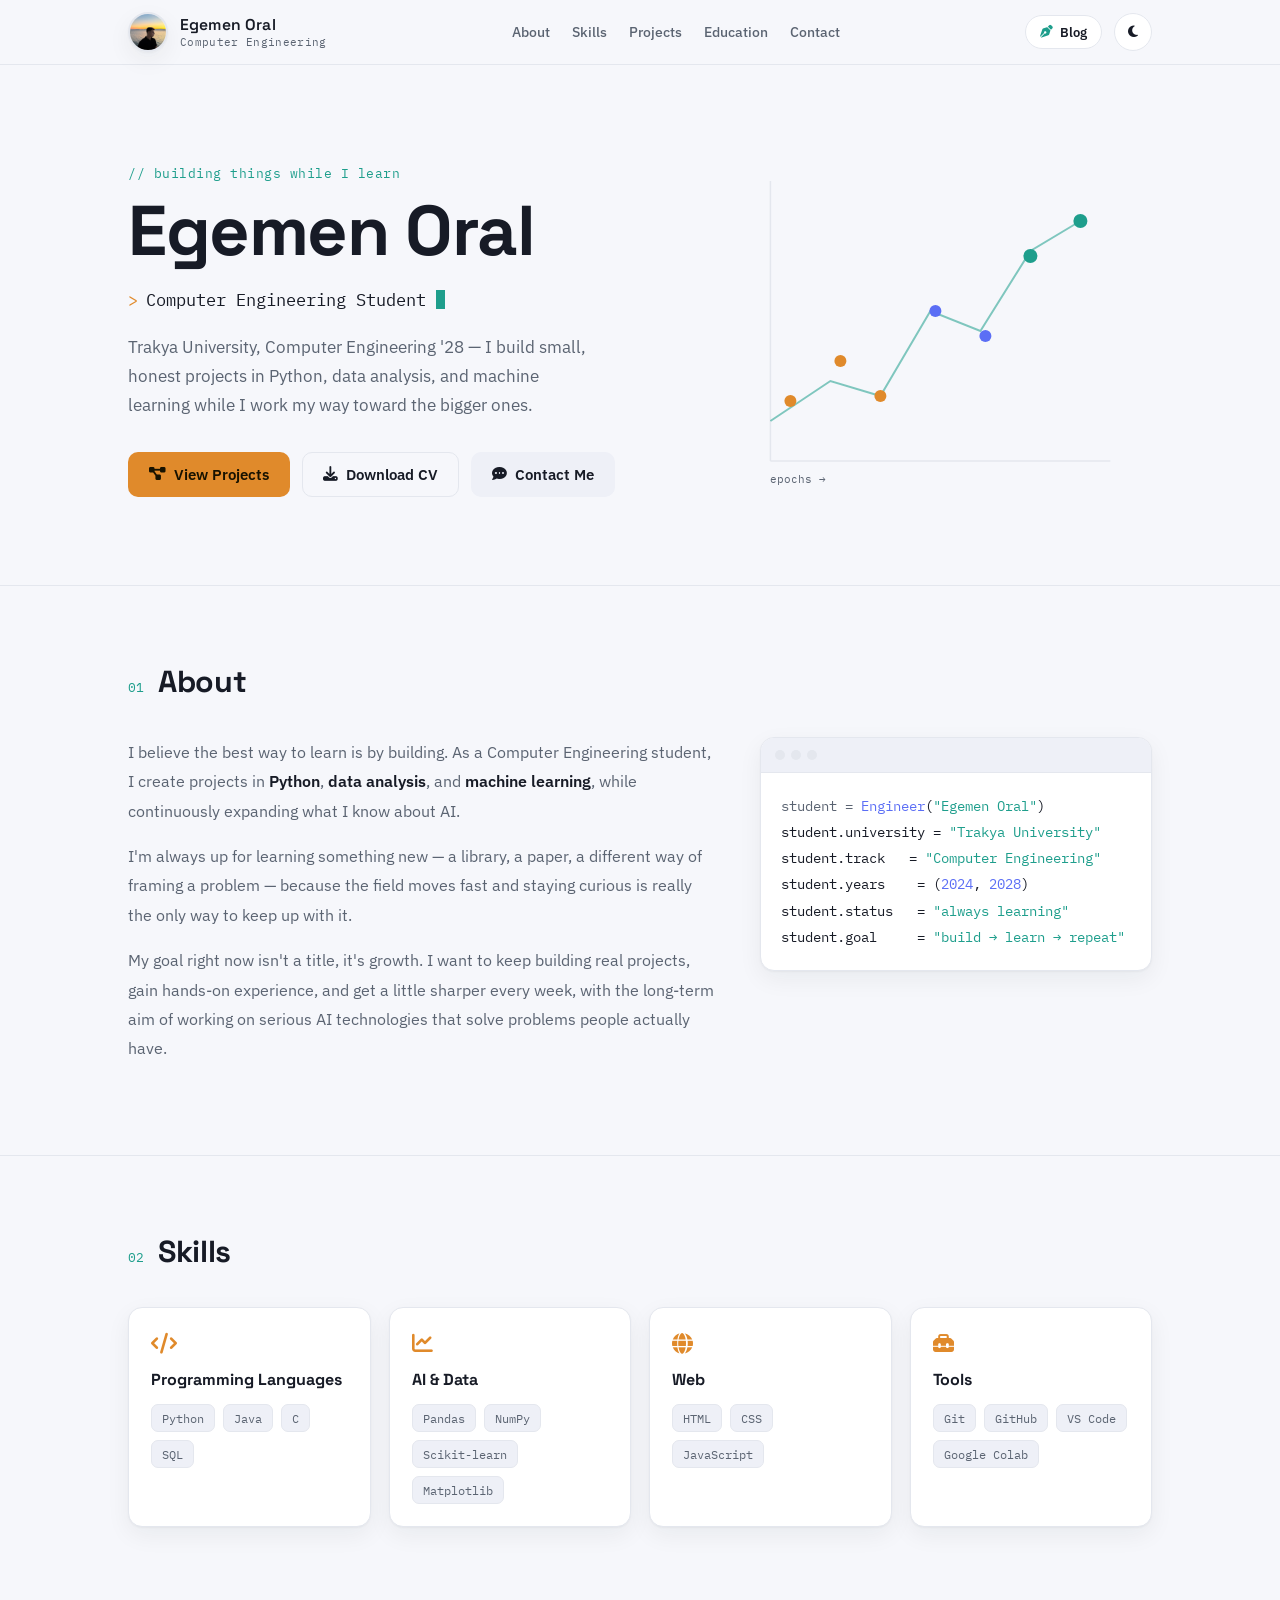
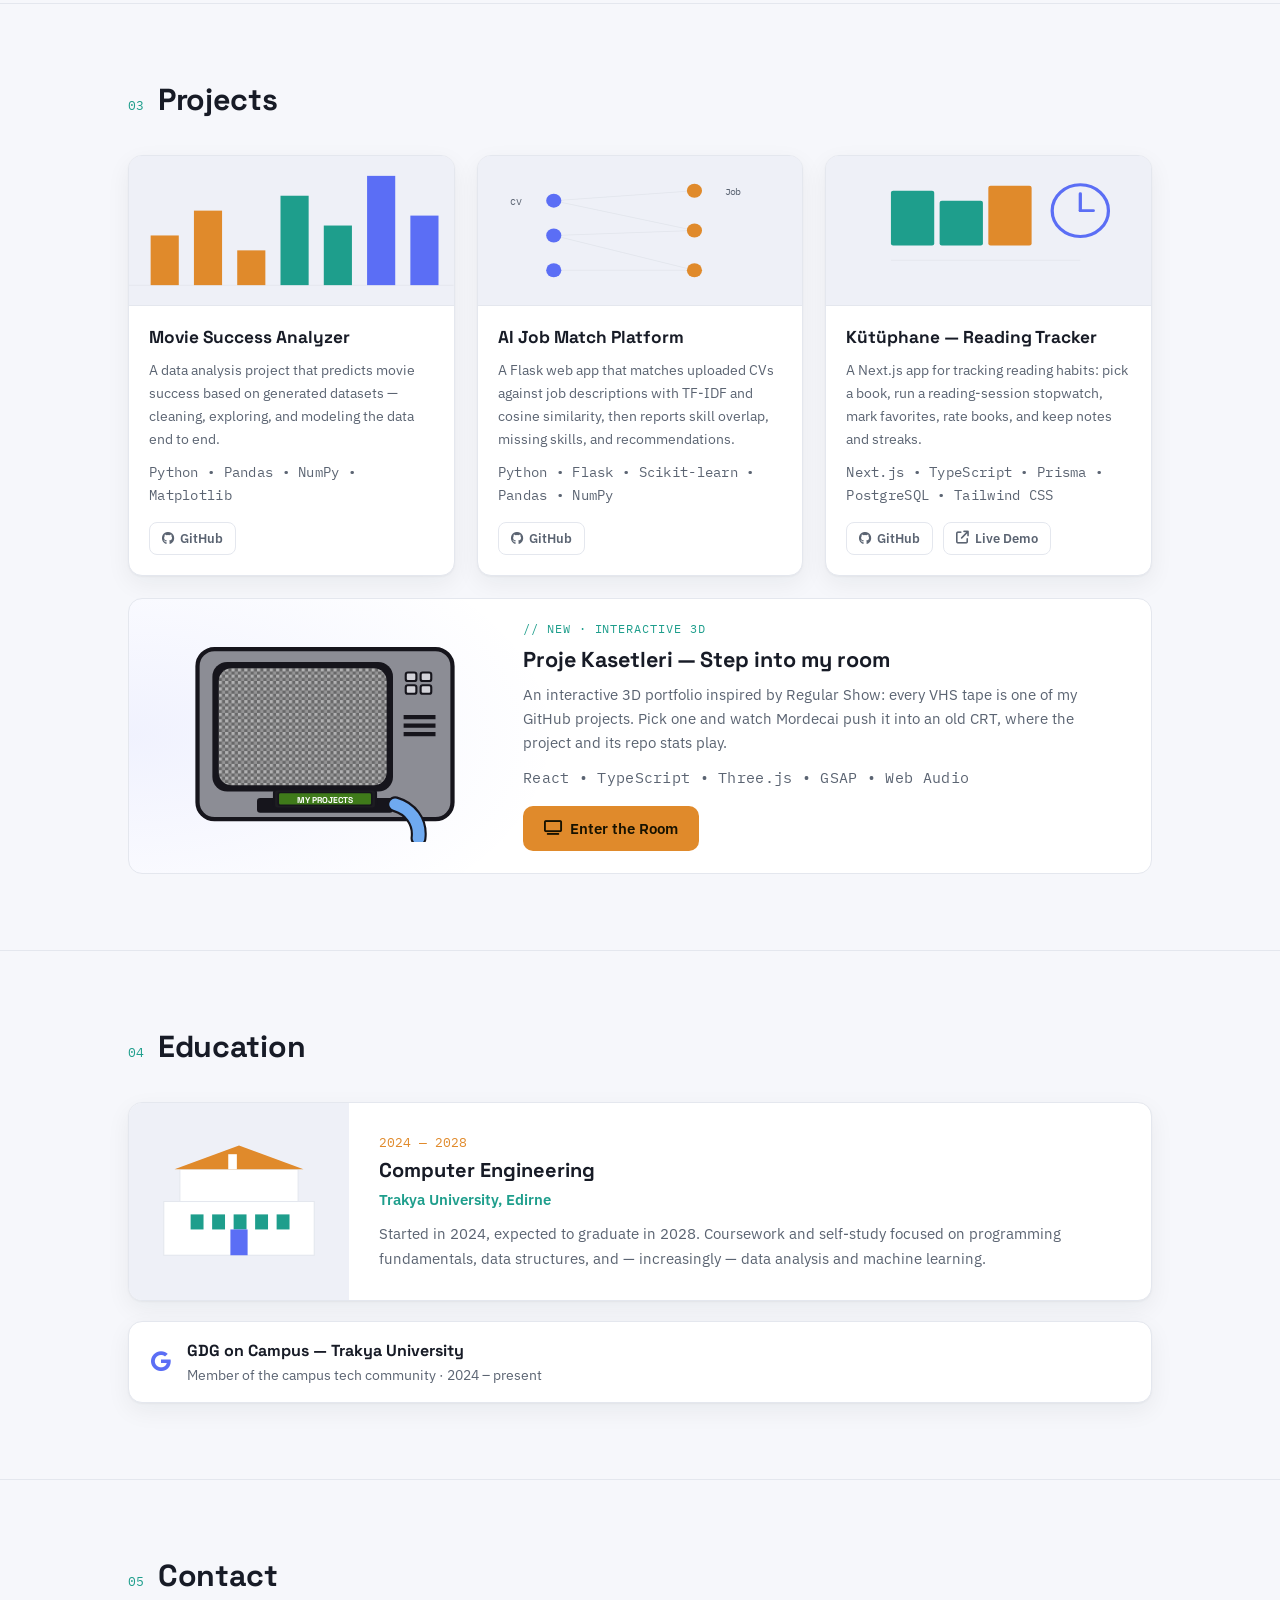
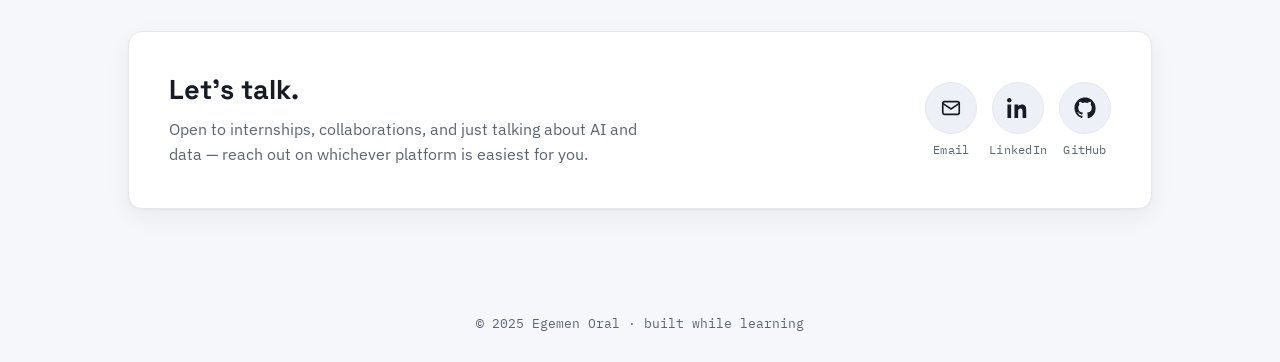
==== commit 6aa8ff42: "feat: blog with a first post on shorter prompts, Blog link in the nav Co-Authored-By: Claude Opus 5." ====
--- a/index.html
+++ b/index.html
@@ -87,6 +87,14 @@
   flex:none;
 }
 .theme-toggle:hover{transform:rotate(18deg);}
+.nav-actions{display:flex; align-items:center; gap:12px;}
+.nav-blog{
+  display:inline-flex; align-items:center; gap:7px; padding:7px 14px; border-radius:999px;
+  border:1px solid var(--border); background:var(--surface); text-decoration:none;
+  font-size:.84rem; font-weight:600; color:var(--text); transition:border-color .2s ease, transform .2s ease;
+}
+.nav-blog i{color:var(--accent-2); font-size:.8rem;}
+.nav-blog:hover{border-color:var(--accent-2); transform:translateY(-1px);}
 .theme-toggle:focus-visible, a:focus-visible, button:focus-visible{
   outline:2px solid var(--accent-3); outline-offset:2px;
 }
@@ -328,9 +336,12 @@
       <a href="#education">Education</a>
       <a href="#contact">Contact</a>
     </div>
-    <button class="theme-toggle" id="themeToggle" aria-label="Toggle dark mode">
-      <i class="fa-solid fa-moon" id="themeIcon"></i>
-    </button>
+    <div class="nav-actions">
+      <a class="nav-blog" href="blog/"><i class="fa-solid fa-pen-nib"></i> Blog</a>
+      <button class="theme-toggle" id="themeToggle" aria-label="Toggle dark mode">
+        <i class="fa-solid fa-moon" id="themeIcon"></i>
+      </button>
+    </div>
   </div>
 </nav>
 
@@ -522,7 +533,7 @@
     </div>
 
     <!-- Featured: the interactive 3D portfolio. Change ROOM URL in data-room-url / href below. -->
-    <a class="room-card" id="room-card" href="https://projesitesi.vercel.app" data-room-link>
+    <a class="room-card" id="room-card" href="https://room.egemenoral.com" data-room-link>
       <div class="room-visual" aria-hidden="true">
         <svg viewBox="0 0 320 200">
           <rect x="40" y="18" width="240" height="160" rx="16" fill="#8c8d95" stroke="#16151c" stroke-width="4"/>
